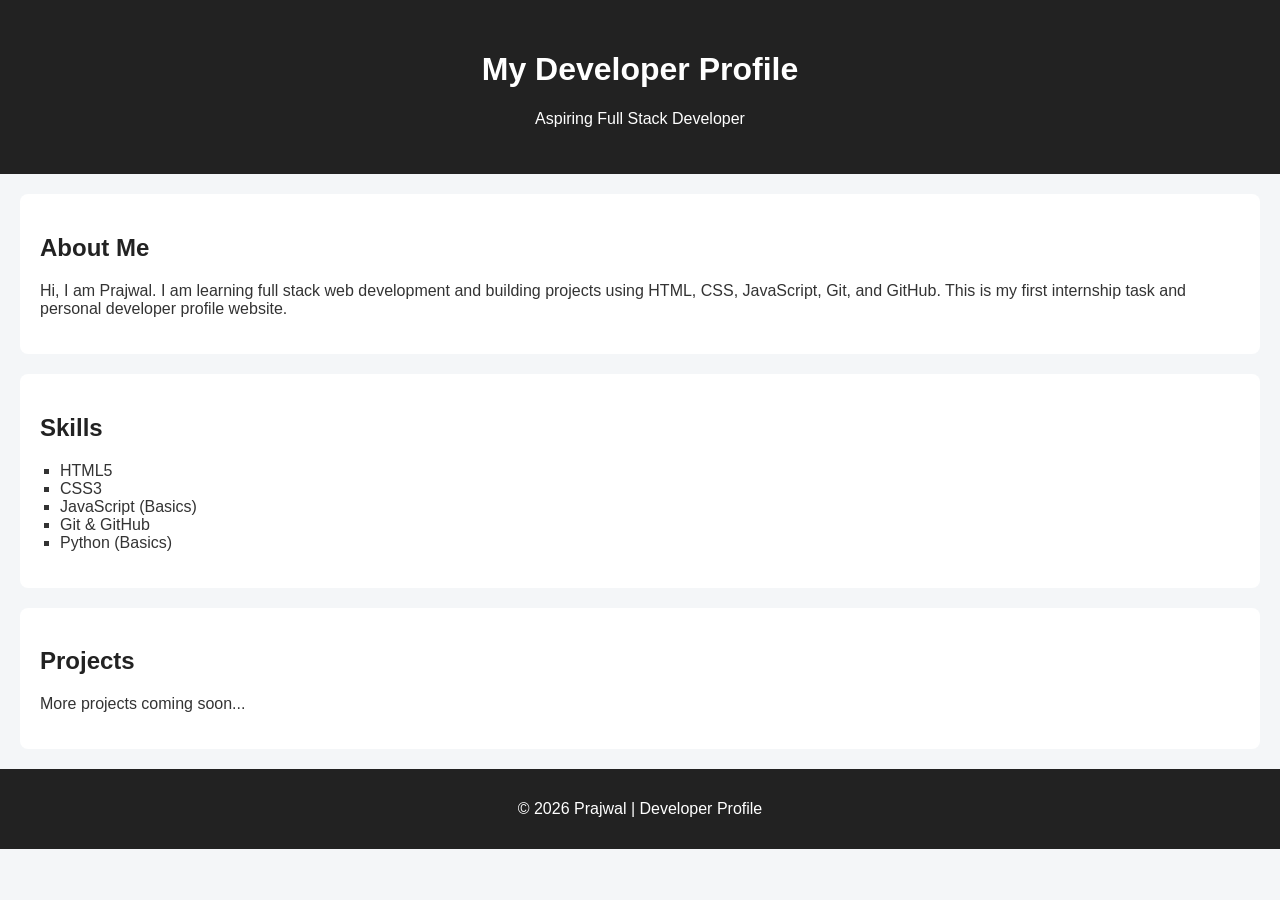
==== index.html @ b10d40bb "added content to developer profile" ====
<!DOCTYPE html>
<html lang="en">
<head>
    <meta charset="UTF-8">
    <meta name="viewport" content="width=device-width, initial-scale=1.0">
    <title>My Developer Profile</title>
    <link rel="stylesheet" href="style.css">
</head>
<body>

    <header>
        <h1>My Developer Profile</h1>
        <p>Aspiring Full Stack Developer</p>
    </header>

    <section class="about">
        <h2>About Me</h2>
        <p>
            Hi, I am Prajwal. I am learning full stack web development and building
            projects using HTML, CSS, JavaScript, Git, and GitHub.
            This is my first internship task and personal developer profile website.
        </p>
    </section>

    <section class="skills">
        <h2>Skills</h2>
        <ul>
            <li>HTML5</li>
            <li>CSS3</li>
            <li>JavaScript (Basics)</li>
            <li>Git & GitHub</li>
            <li>Python (Basics)</li>
        </ul>
    </section>

    <section class="projects">
        <h2>Projects</h2>
        <p>More projects coming soon...</p>
    </section>

    <footer>
        <p>© 2026 Prajwal | Developer Profile</p>
    </footer>

</body>
</html>
---- style.css ----
body {
    font-family: Arial, sans-serif;
    margin: 0;
    padding: 0;
    background-color: #f4f6f8;
    color: #333;
}

header {
    background-color: #222;
    color: white;
    padding: 30px;
    text-align: center;
}

section {
    padding: 20px;
    margin: 20px;
    background-color: white;
    border-radius: 8px;
}

h2 {
    color: #222;
}

ul {
    list-style-type: square;
    padding-left: 20px;
}

footer {
    text-align: center;
    padding: 15px;
    background-color: #222;
    color: white;
}
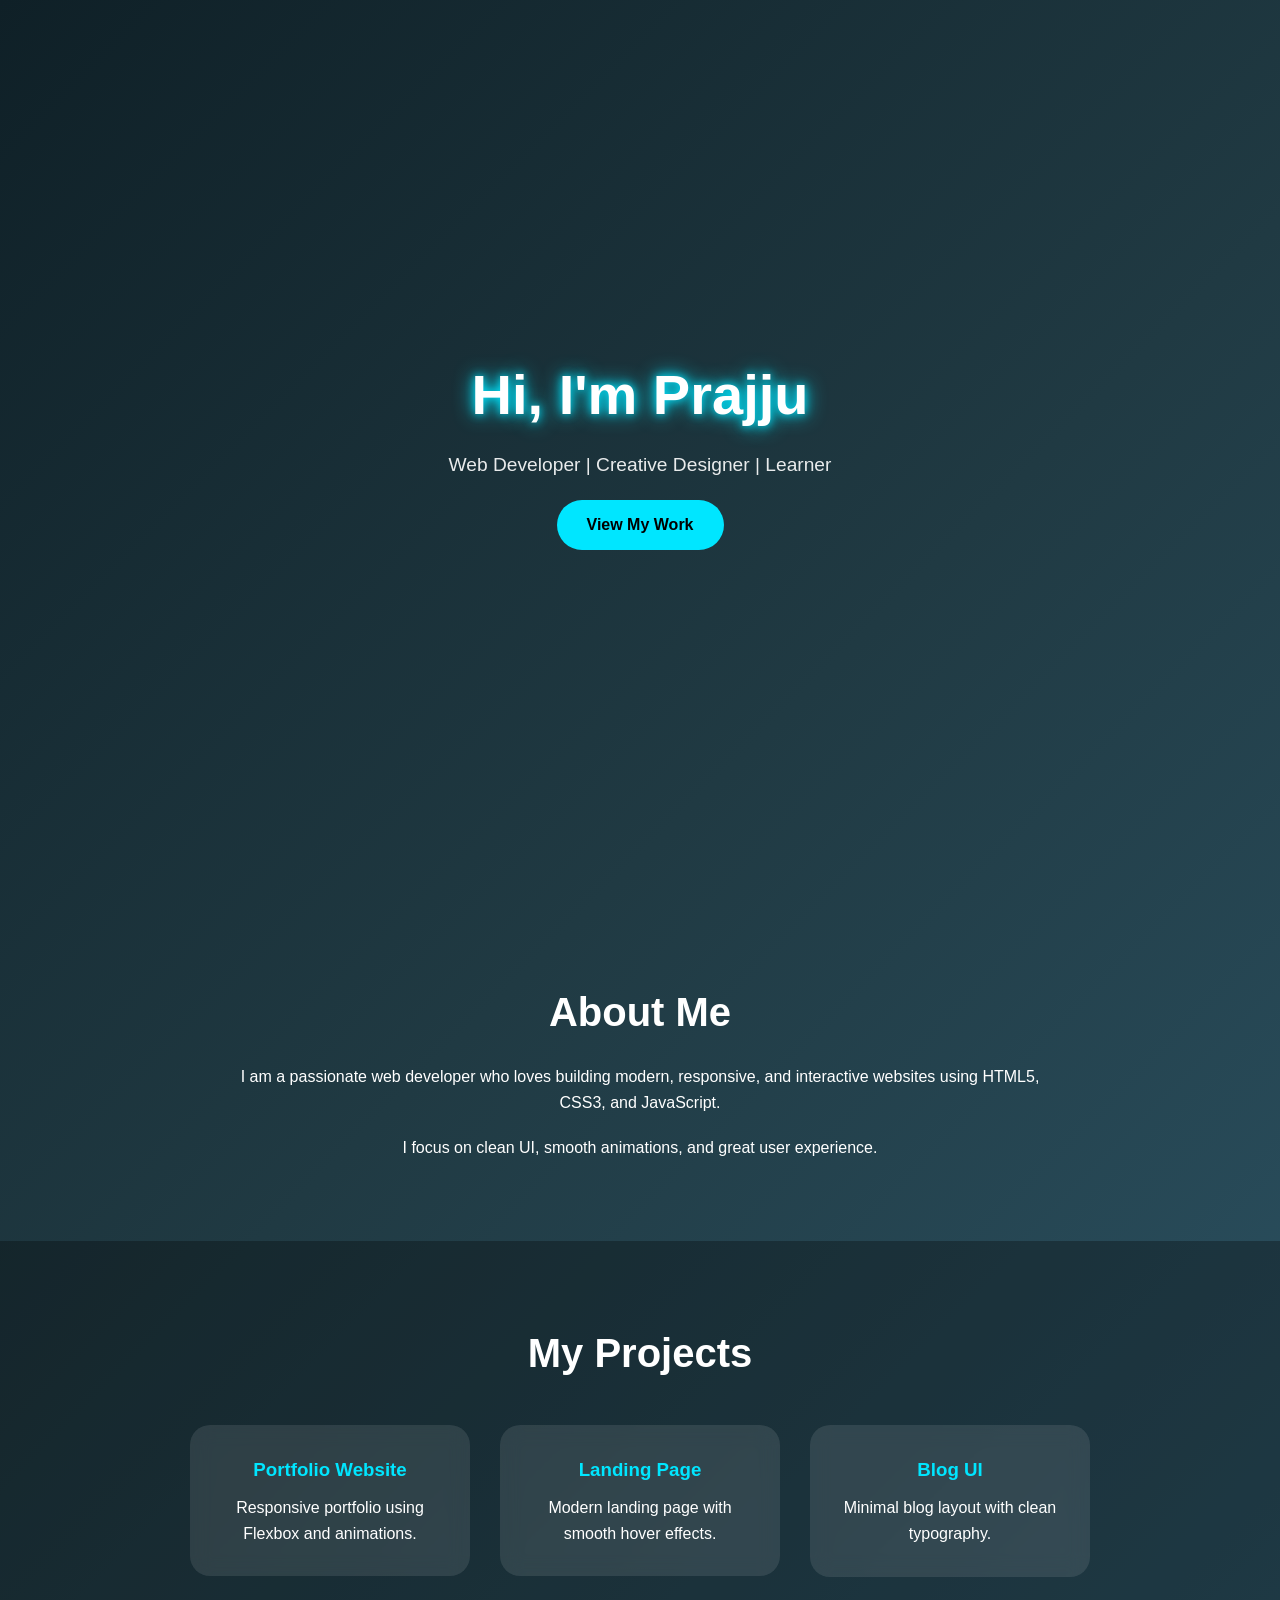
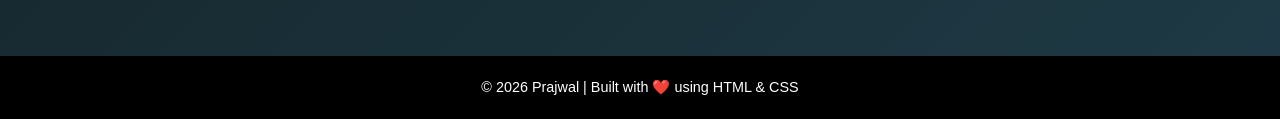
==== commit e3aac179: "second assignment updated" ====
--- a/index.html
+++ b/index.html
@@ -1,46 +1,58 @@
 <!DOCTYPE html>
 <html lang="en">
 <head>
-    <meta charset="UTF-8">
-    <meta name="viewport" content="width=device-width, initial-scale=1.0">
-    <title>My Developer Profile</title>
-    <link rel="stylesheet" href="style.css">
+  <meta charset="UTF-8" />
+  <meta name="viewport" content="width=device-width, initial-scale=1.0"/>
+  <title>My Portfolio</title>
+  <link rel="stylesheet" href="style.css"/>
 </head>
 <body>
 
-    <header>
-        <h1>My Developer Profile</h1>
-        <p>Aspiring Full Stack Developer</p>
-    </header>
+  <!-- Header Section -->
+  <header class="hero">
+    <h1 class="glow">Hi, I'm Prajju</h1>
+    <p>Web Developer | Creative Designer | Learner</p>
+    <a href="#projects" class="btn">View My Work</a>
+  </header>
 
-    <section class="about">
-        <h2>About Me</h2>
-        <p>
-            Hi, I am Prajwal. I am learning full stack web development and building
-            projects using HTML, CSS, JavaScript, Git, and GitHub.
-            This is my first internship task and personal developer profile website.
-        </p>
-    </section>
+  <!-- About Section -->
+  <section class="about">
+    <h2>About Me</h2>
+    <div class="about-container">
+      <p>
+        I am a passionate web developer who loves building modern,
+        responsive, and interactive websites using HTML5, CSS3,
+        and JavaScript.
+      </p>
+      <p>
+        I focus on clean UI, smooth animations, and great user experience.
+      </p>
+    </div>
+  </section>
 
-    <section class="skills">
-        <h2>Skills</h2>
-        <ul>
-            <li>HTML5</li>
-            <li>CSS3</li>
-            <li>JavaScript (Basics)</li>
-            <li>Git & GitHub</li>
-            <li>Python (Basics)</li>
-        </ul>
-    </section>
+  <!-- Projects Section -->
+  <section id="projects" class="projects">
+    <h2>My Projects</h2>
+    <div class="project-container">
+      <div class="card">
+        <h3>Portfolio Website</h3>
+        <p>Responsive portfolio using Flexbox and animations.</p>
+      </div>
+      <div class="card">
+        <h3>Landing Page</h3>
+        <p>Modern landing page with smooth hover effects.</p>
+      </div>
+      <div class="card">
+        <h3>Blog UI</h3>
+        <p>Minimal blog layout with clean typography.</p>
+      </div>
+    </div>
+  </section>
 
-    <section class="projects">
-        <h2>Projects</h2>
-        <p>More projects coming soon...</p>
-    </section>
-
-    <footer>
-        <p>© 2026 Prajwal | Developer Profile</p>
-    </footer>
+  <!-- Footer Section -->
+  <footer class="footer">
+    <p>© 2026 Prajwal | Built with ❤️ using HTML & CSS</p>
+  </footer>
 
 </body>
 </html>
--- a/style.css
+++ b/style.css
@@ -1,37 +1,162 @@
-body {
-    font-family: Arial, sans-serif;
-    margin: 0;
-    padding: 0;
-    background-color: #f4f6f8;
-    color: #333;
+/* Reset */
+* {
+  margin: 0;
+  padding: 0;
+  box-sizing: border-box;
+  font-family: "Segoe UI", sans-serif;
 }
 
-header {
-    background-color: #222;
-    color: white;
-    padding: 30px;
-    text-align: center;
+/* Body */
+body {
+  background: #0f2027;
+  background: linear-gradient(135deg, #0f2027, #203a43, #2c5364);
+  color: #ffffff;
+  line-height: 1.6;
 }
 
-section {
-    padding: 20px;
-    margin: 20px;
-    background-color: white;
-    border-radius: 8px;
+/* Hero Section */
+.hero {
+  min-height: 100vh;
+  display: flex;
+  flex-direction: column;
+  justify-content: center;
+  align-items: center;
+  text-align: center;
+  animation: fadeIn 2s ease-in;
 }
 
-h2 {
-    color: #222;
+.hero h1 {
+  font-size: 3.5rem;
+  margin-bottom: 10px;
 }
 
-ul {
-    list-style-type: square;
-    padding-left: 20px;
+.hero p {
+  font-size: 1.2rem;
+  margin-bottom: 20px;
+  opacity: 0.9;
 }
 
-footer {
-    text-align: center;
-    padding: 15px;
-    background-color: #222;
-    color: white;
+/* Glowing text */
+.glow {
+  color: #fff;
+  text-shadow: 0 0 10px #00e6ff, 0 0 20px #00e6ff;
+}
+
+/* Button */
+.btn {
+  padding: 12px 30px;
+  background: #00e6ff;
+  color: #000;
+  text-decoration: none;
+  border-radius: 30px;
+  font-weight: bold;
+  transition: transform 0.3s, box-shadow 0.3s;
+}
+
+.btn:hover {
+  transform: scale(1.1);
+  box-shadow: 0 0 20px #00e6ff;
+}
+
+/* About Section */
+.about {
+  padding: 80px 20px;
+  text-align: center;
+}
+
+.about h2 {
+  font-size: 2.5rem;
+  margin-bottom: 20px;
+}
+
+.about-container {
+  display: flex;
+  flex-direction: column;
+  max-width: 800px;
+  margin: auto;
+  gap: 20px;
+  animation: slideUp 1.5s ease;
+}
+
+/* Projects Section */
+.projects {
+  padding: 80px 20px;
+  background: rgba(0, 0, 0, 0.3);
+}
+
+.projects h2 {
+  text-align: center;
+  font-size: 2.5rem;
+  margin-bottom: 40px;
+}
+
+.project-container {
+  display: flex;
+  justify-content: center;
+  gap: 30px;
+  flex-wrap: wrap;
+}
+
+/* Cards */
+.card {
+  background: rgba(255, 255, 255, 0.1);
+  padding: 30px;
+  width: 280px;
+  border-radius: 20px;
+  text-align: center;
+  backdrop-filter: blur(10px);
+  transition: transform 0.4s, box-shadow 0.4s;
+}
+
+.card:hover {
+  transform: translateY(-15px);
+  box-shadow: 0 0 30px rgba(0, 230, 255, 0.6);
+}
+
+.card h3 {
+  margin-bottom: 10px;
+  color: #00e6ff;
+}
+
+/* Footer */
+.footer {
+  text-align: center;
+  padding: 20px;
+  background: #000;
+  font-size: 0.9rem;
+}
+
+/* Animations */
+@keyframes fadeIn {
+  from {
+    opacity: 0;
+    transform: translateY(40px);
+  }
+  to {
+    opacity: 1;
+    transform: translateY(0);
+  }
+}
+
+@keyframes slideUp {
+  from {
+    opacity: 0;
+    transform: translateY(60px);
+  }
+  to {
+    opacity: 1;
+    transform: translateY(0);
+  }
+}
+
+/* Responsive */
+@media (max-width: 768px) {
+  .hero h1 {
+    font-size: 2.5rem;
+  }
+
+  .project-container {
+    flex-direction: column;
+    align-items: center;
+  }
 }
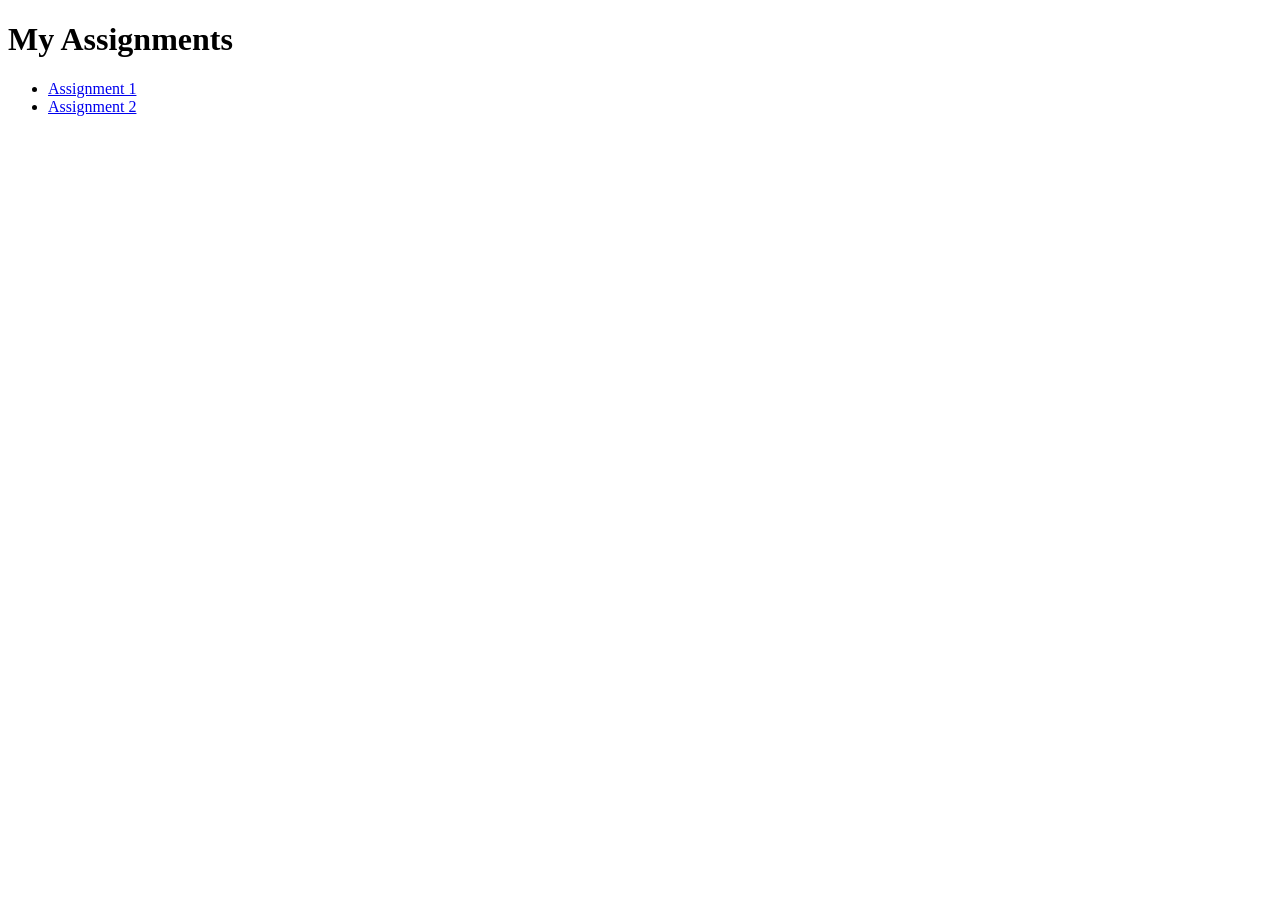
==== commit 710f22ca: "Add root index file" ====
--- a/index.html
+++ b/index.html
@@ -1,58 +1,16 @@
 <!DOCTYPE html>
-<html lang="en">
+<html>
 <head>
-  <meta charset="UTF-8" />
-  <meta name="viewport" content="width=device-width, initial-scale=1.0"/>
-  <title>My Portfolio</title>
-  <link rel="stylesheet" href="style.css"/>
+  <title>My Developer Profile</title>
 </head>
 <body>
 
-  <!-- Header Section -->
-  <header class="hero">
-    <h1 class="glow">Hi, I'm Prajju</h1>
-    <p>Web Developer | Creative Designer | Learner</p>
-    <a href="#projects" class="btn">View My Work</a>
-  </header>
+  <h1>My Assignments</h1>
 
-  <!-- About Section -->
-  <section class="about">
-    <h2>About Me</h2>
-    <div class="about-container">
-      <p>
-        I am a passionate web developer who loves building modern,
-        responsive, and interactive websites using HTML5, CSS3,
-        and JavaScript.
-      </p>
-      <p>
-        I focus on clean UI, smooth animations, and great user experience.
-      </p>
-    </div>
-  </section>
-
-  <!-- Projects Section -->
-  <section id="projects" class="projects">
-    <h2>My Projects</h2>
-    <div class="project-container">
-      <div class="card">
-        <h3>Portfolio Website</h3>
-        <p>Responsive portfolio using Flexbox and animations.</p>
-      </div>
-      <div class="card">
-        <h3>Landing Page</h3>
-        <p>Modern landing page with smooth hover effects.</p>
-      </div>
-      <div class="card">
-        <h3>Blog UI</h3>
-        <p>Minimal blog layout with clean typography.</p>
-      </div>
-    </div>
-  </section>
-
-  <!-- Footer Section -->
-  <footer class="footer">
-    <p>© 2026 Prajwal | Built with ❤️ using HTML & CSS</p>
-  </footer>
+  <ul>
+    <li><a href="assignment-1/">Assignment 1</a></li>
+    <li><a href="assignment-2/">Assignment 2</a></li>
+  </ul>
 
 </body>
 </html>
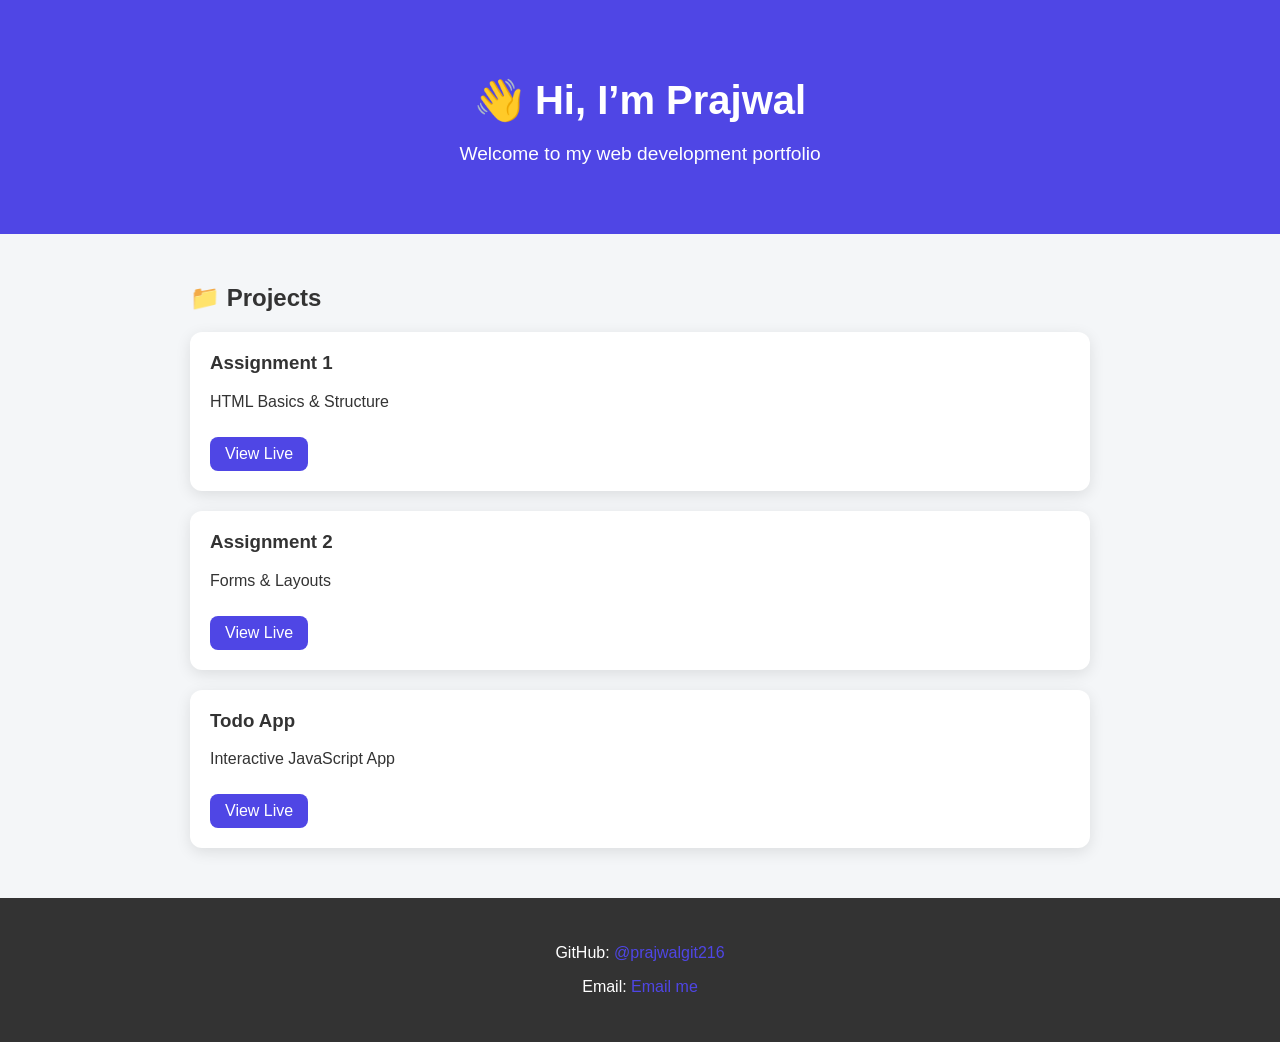
==== commit f683fec1: "Upgraded homepage with hover effects" ====
--- a/index.html
+++ b/index.html
@@ -1,16 +1,40 @@
 <!DOCTYPE html>
-<html>
+<html lang="en">
 <head>
-  <title>My Developer Profile</title>
+    <meta charset="UTF-8">
+    <title>My Developer Portfolio</title>
+    <link rel="stylesheet" href="style.css">
 </head>
 <body>
+    <header>
+        <h1>👋 Hi, I’m Prajwal</h1>
+        <p>Welcome to my web development portfolio</p>
+    </header>
 
-  <h1>My Assignments</h1>
+    <section class="projects">
+        <h2>📁 Projects</h2>
+        <div class="project-card">
+            <h3>Assignment 1</h3>
+            <p>HTML Basics & Structure</p>
+            <a href="assignment-1/">View Live</a>
+        </div>
 
-  <ul>
-    <li><a href="assignment-1/">Assignment 1</a></li>
-    <li><a href="assignment-2/">Assignment 2</a></li>
-  </ul>
+        <div class="project-card">
+            <h3>Assignment 2</h3>
+            <p>Forms & Layouts</p>
+            <a href="assignment-2/">View Live</a>
+        </div>
 
+        <div class="project-card">
+            <h3>Todo App</h3>
+            <p>Interactive JavaScript App</p>
+            <a href="todo-app/">View Live</a>
+        </div>
+    </section>
+
+    <footer>
+        <p>GitHub: <a href="https://github.com/prajwalgit216" target="_blank">@prajwalgit216</a></p>
+        <p>Email: <a href="prajwal.s0403@gmail.com">Email me</a></p>
+    </footer>
 </body>
 </html>
--- a/style.css
+++ b/style.css
@@ -0,0 +1,74 @@
+body {
+    font-family: Arial, sans-serif;
+    background-color: #f4f6f8;
+    color: #333;
+    margin: 0;
+    padding: 0;
+}
+
+header {
+    text-align: center;
+    padding: 50px 20px;
+    background-color: #4f46e5;
+    color: #fff;
+}
+
+header h1 {
+    font-size: 2.5em;
+    margin-bottom: 10px;
+}
+
+header p {
+    font-size: 1.2em;
+}
+
+.projects {
+    max-width: 900px;
+    margin: 50px auto;
+    padding: 0 20px;
+}
+
+.project-card {
+    background-color: #fff;
+    border-radius: 12px;
+    box-shadow: 0 4px 15px rgba(0,0,0,0.1);
+    padding: 20px;
+    margin-bottom: 20px;
+}
+
+.project-card:hover {
+    transform: translateY(-8px);
+    box-shadow: 0 12px 30px rgba(0,0,0,0.25);
+    background: linear-gradient(145deg, #ffffff, #e0e7ff);
+}
+
+.project-card h3 {
+    margin-top: 0;
+}
+
+.project-card a {
+    display: inline-block;
+    margin-top: 10px;
+    padding: 8px 15px;
+    background-color: #4f46e5;
+    color: #fff;
+    text-decoration: none;
+    border-radius: 8px;
+    transition: background-color 0.3s;
+}
+
+.project-card a:hover {
+    background-color: #3730a3;
+}
+
+footer {
+    text-align: center;
+    padding: 30px 20px;
+    background-color: #333;
+    color: #fff;
+}
+
+footer a {
+    color: #4f46e5;
+    text-decoration: none;
+}
